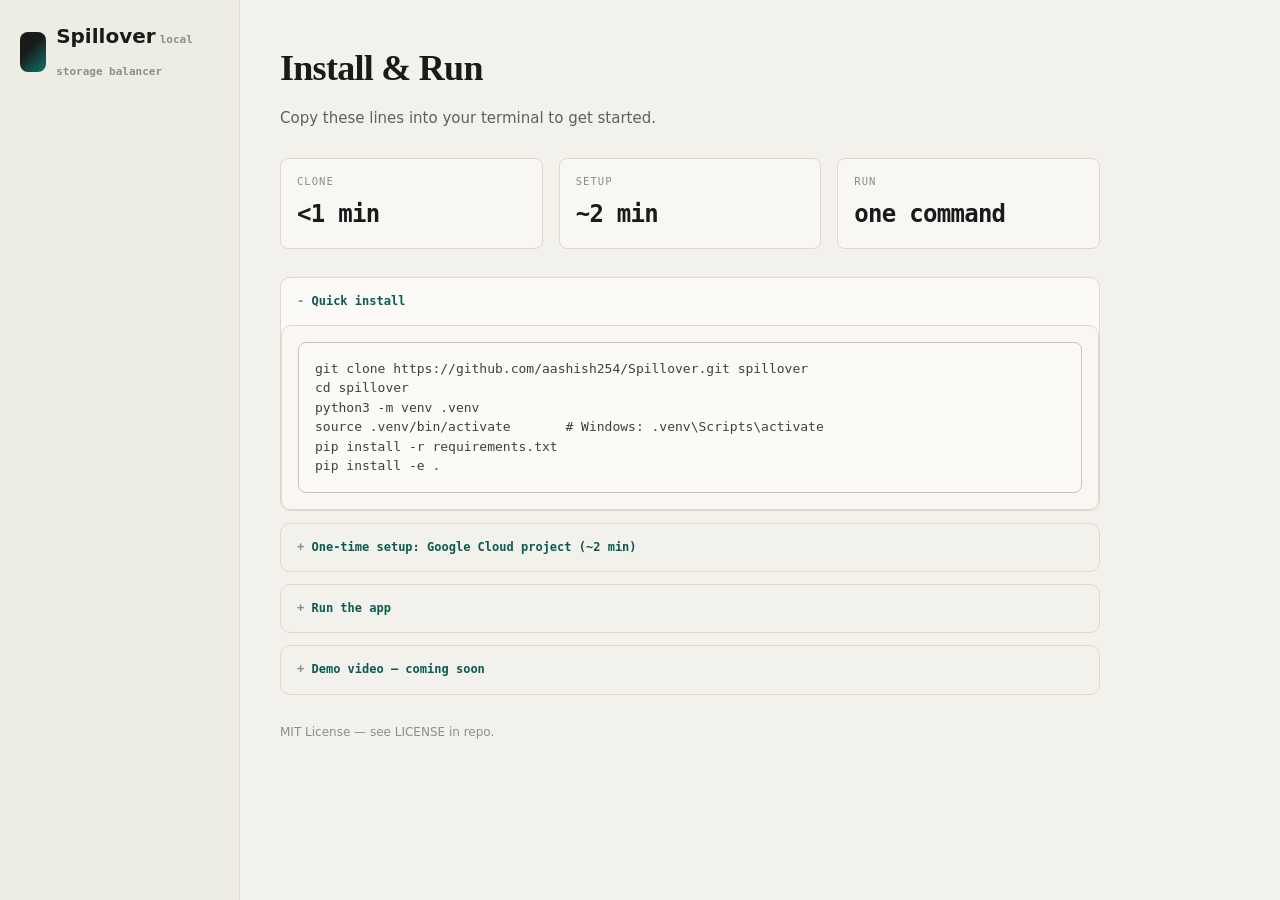
==== index.html @ 8b2c604b "docs: install & run landing page" ====
<!DOCTYPE html>
<html lang="en">
<head>
  <meta charset="utf-8">
  <title>Spillover</title>
  <meta name="viewport" content="width=device-width,initial-scale=1">
  <link rel="stylesheet" href="styles.css">
</head>
<body>
  <a class="skip-link" href="#main">Skip to content</a>

  <div class="sidebar">
    <div class="brand"><span class="logo-icon"></span><div>Spillover<span class="tag">local storage balancer</span></div></div>
  </div>

  <main id="main" class="content">
    <div class="view-head">
      <h2>Install & Run</h2>
      <p style="margin-top:.3em">Copy these lines into your terminal to get started.</p>
    </div>

    <div class="summary-strip">
      <div class="stat"><div class="k">Clone</div><div class="v">&lt;1 min</div></div>
      <div class="stat"><div class="k">Setup</div><div class="v">~2 min</div></div>
      <div class="stat"><div class="k">Run</div><div class="v">one command</div></div>
    </div>

    <details class="sg-item" open>
      <summary>Quick install</summary>
      <div class="card panel">
        <pre class="cmd-block"><code>git clone https://github.com/aashish254/Spillover.git spillover
cd spillover
python3 -m venv .venv
source .venv/bin/activate       # Windows: .venv\Scripts\activate
pip install -r requirements.txt
pip install -e .</code></pre>
      </div>
    </details>

    <details class="sg-item">
      <summary>One-time setup: Google Cloud project (~2 min)</summary>
      <div class="card panel">
        <ol class="setup-steps">
          <li>Create project: <a href="https://console.cloud.google.com/projectcreate" target="_blank" rel="noopener">console.cloud.google.com/projectcreate</a></li>
          <li>Enable APIs: Drive API, Photos Picker API</li>
          <li>Create Credentials → OAuth client ID (Desktop app)</li>
          <li>Download JSON → save as <code>~/.spillover/client_secret.json</code></li>
        </ol>
        <div class="note"><strong>Note:</strong> in testing mode Google expires the login every ~7 days — re-run <code>spillover auth reconnect --alias &lt;name&gt;</code> or hit Reconnect in the web UI.</div>
      </div>
    </details>

    <details class="sg-item">
      <summary>Run the app</summary>
      <div class="card panel">
        <pre class="cmd-block"><code># Open local web UI at 127.0.0.1:8741
spillover ui

# Demo mode (no sign-in needed)
spillover ui --demo

# Pick your own port
spillover ui --port 9000 --no-browser</code></pre>
      </div>
    </details>

    <details class="sg-item">
      <summary>Demo video — coming soon</summary>
      <div class="card panel">
        <p>This folder has a reserved slot (demo.mp4). Until then, the CLI mirror shows what you’d see in the web UI.</p>
      </div>
    </details>

    <footer style="margin-top:28px;font-size:12px;color:var(--faint)">MIT License — see LICENSE in repo.</footer>
  </main>
</body>
</html>
---- styles.css ----
:root {
  --canvas: #f2f1ec;
  --surface: #f8f7f3;
  --field: #fbfaf7;
  --sidebar: #edece5;
  --ink: #191b1a;
  --ink-2: #3c413e;
  --muted: #5d625e;
  --faint: #8a8f88;
  --hairline: #ddd9cb;
  --hairline-2: #c9c4b4;
  --teal: #0f766b;
  --teal-deep: #0a5b50;
  --teal-tint: #dfeeeb;
  --amber: #dfa94f;
  --amber-ink: #8a5a00;
  --red: #b3261e;
}

* { box-sizing: border-box; }
html, body { height: 100%; margin: 0; padding: 0; }
body { font-family: -apple-system, BlinkMacSystemFont, "Segoe UI", system-ui, sans-serif; background: var(--canvas); color: var(--ink); line-height: 1.6; display: flex; }
a { color: var(--teal-deep); text-decoration: none; border-bottom: 1px solid var(--teal); }
a:hover { color: var(--teal); }

.skip-link { position: absolute; left: -9999px; }
.skip-link:focus { left: 12px; top: 12px; background: var(--teal); color: white; padding: 8px 12px; border-radius: 6px; z-index: 999; }

.sidebar { width: 240px; background: var(--sidebar); border-right: 1px solid var(--hairline); padding: 20px; flex-shrink: 0; }
.brand { display: flex; align-items: center; gap: 10px; margin-bottom: 24px; }
.logo-icon { width: 40px; height: 40px; background: linear-gradient(135deg, var(--ink) 40%, var(--teal) 100%); border-radius: 8px; }
.brand div { font-weight: 700; font-size: 20px; }
.tag { font-family: monospace; font-size: 11px; color: var(--faint); margin-left: 4px; }

.content { flex: 1; padding: 40px; max-width: 900px; }
.view-head h2 { font-family: Georgia, "Times New Roman", serif; font-size: 36px; margin: 0 0 8px; letter-spacing: -0.02em; }
.view-head p { color: var(--muted); font-size: 15px; margin: 0; }

.summary-strip { display: grid; grid-template-columns: repeat(auto-fit, minmax(140px, 1fr)); gap: 16px; margin: 28px 0; }
.stat { background: var(--surface); border: 1px solid var(--hairline); border-radius: 8px; padding: 14px 16px; }
.stat .k { font-family: monospace; font-size: 10.5px; color: var(--faint); letter-spacing: 0.1em; text-transform: uppercase; margin-bottom: 6px; }
.stat .v { font-family: monospace; font-size: 24px; font-weight: 700; color: var(--ink); letter-spacing: -0.03em; }

.card { background: var(--surface); border: 1px solid var(--hairline); border-radius: 10px; padding: 16px; }
.panel { padding: 20px; }
.cmd-block { background: var(--field); border: 1px solid var(--hairline-2); border-radius: 8px; padding: 16px; overflow-x: auto; font-family: SFMono-Regular, Menlo, Monaco, Consolas, monospace; font-size: 13px; line-height: 1.5; color: var(--ink-2); margin: 0; }
.cmd-block code { white-space: pre; }

details.sg-item { border: 1px solid var(--hairline); border-radius: 10px; margin-bottom: 12px; }
details.sg-item[open] { background: var(--field); }
details.sg-item > summary { padding: 14px 16px; font-family: monospace; font-size: 12px; font-weight: 600; color: var(--teal-deep); cursor: pointer; list-style: none; }
details.sg-item > summary::-webkit-details-marker { display: none; }
details.sg-item > summary::before { content: "+ "; color: var(--faint); }
details.sg-item[open] > summary::before { content: "- "; }
details.sg-item > * { padding: 16px; }

.setup-steps { padding-left: 20px; margin: 0; }
.setup-steps li { margin-bottom: 10px; font-size: 14px; color: var(--ink-2); }

.note { background: var(--amber-tint); border: 1px solid var(--amber-border); color: var(--amber-ink); padding: 12px 14px; border-radius: 8px; font-family: monospace; font-size: 13px; margin-top: 12px; }

footer { color: var(--faint); font-size: 12px; }

@media (max-width: 700px) {
  body { flex-direction: column; }
  .sidebar { width: 100%; padding: 12px; }
  .brand { margin-bottom: 0; }
  .content { padding: 20px; }
  .view-head h2 { font-size: 28px; }
}
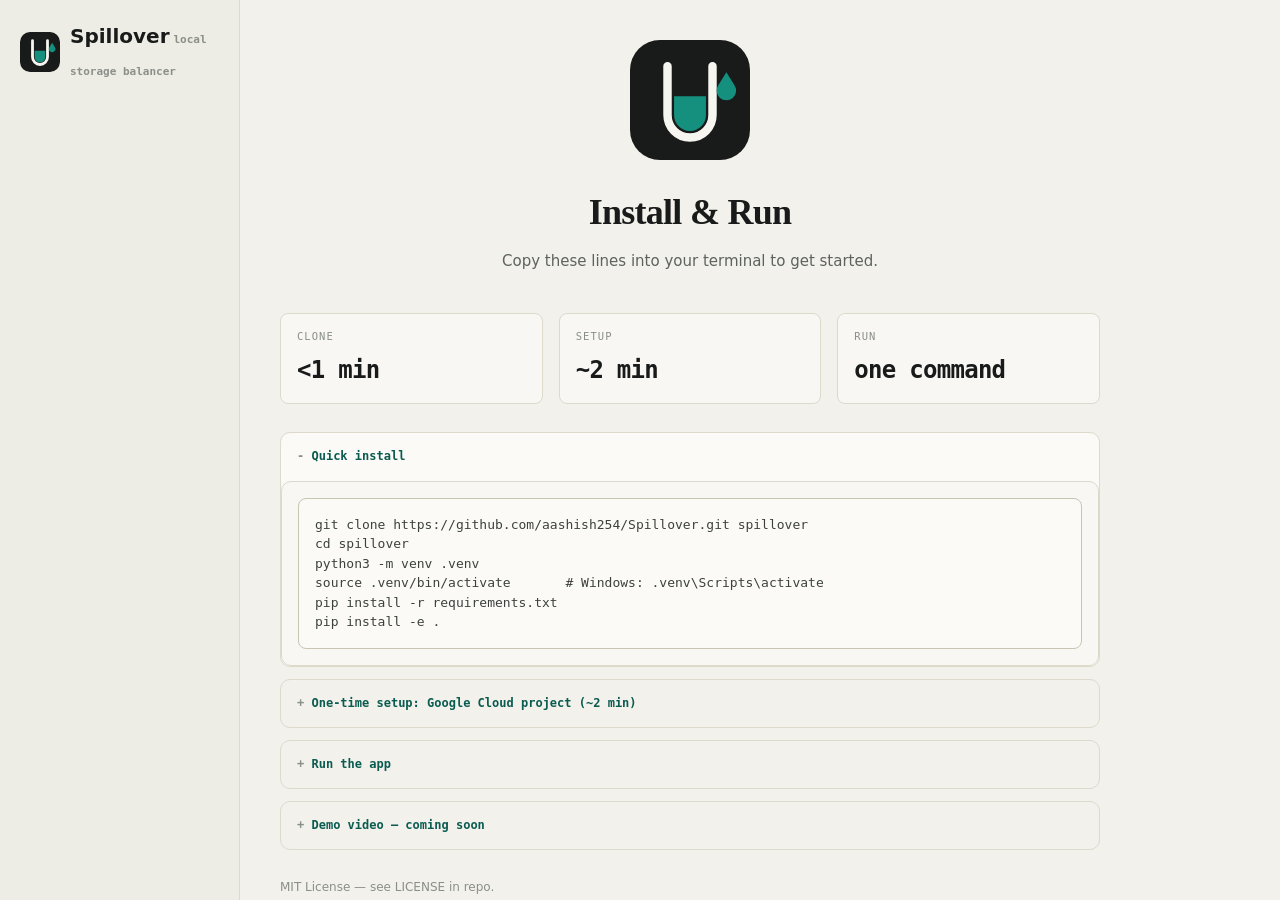
==== commit 8333425a: "docs: fix logo and center hero" ====
--- a/index.html
+++ b/index.html
@@ -2,7 +2,7 @@
 <html lang="en">
 <head>
   <meta charset="utf-8">
-  <title>Spillover</title>
+  <title>Spillover — Local Storage Balancer</title>
   <meta name="viewport" content="width=device-width,initial-scale=1">
   <link rel="stylesheet" href="styles.css">
 </head>
@@ -10,13 +10,14 @@
   <a class="skip-link" href="#main">Skip to content</a>
 
   <div class="sidebar">
-    <div class="brand"><span class="logo-icon"></span><div>Spillover<span class="tag">local storage balancer</span></div></div>
+    <div class="brand"><img src="logo.svg" alt="Spillover logo" class="logo-svg"><div><strong>Spillover</strong><span class="tag">local storage balancer</span></div></div>
   </div>
 
   <main id="main" class="content">
-    <div class="view-head">
+    <div class="hero">
+      <img src="logo.svg" alt="Spillover logo" class="hero-logo">
       <h2>Install & Run</h2>
-      <p style="margin-top:.3em">Copy these lines into your terminal to get started.</p>
+      <p>Copy these lines into your terminal to get started.</p>
     </div>
 
     <div class="summary-strip">
@@ -67,7 +68,7 @@
     <details class="sg-item">
       <summary>Demo video — coming soon</summary>
       <div class="card panel">
-        <p>This folder has a reserved slot (demo.mp4). Until then, the CLI mirror shows what you’d see in the web UI.</p>
+        <p>This folder has a reserved slot (demo.mp4). Until then, the CLI mirror shows what you'd see in the web UI.</p>
       </div>
     </details>
 
--- a/styles.css
+++ b/styles.css
@@ -28,13 +28,15 @@
 
 .sidebar { width: 240px; background: var(--sidebar); border-right: 1px solid var(--hairline); padding: 20px; flex-shrink: 0; }
 .brand { display: flex; align-items: center; gap: 10px; margin-bottom: 24px; }
-.logo-icon { width: 40px; height: 40px; background: linear-gradient(135deg, var(--ink) 40%, var(--teal) 100%); border-radius: 8px; }
+.logo-svg { width: 40px; height: 40px; border-radius: 8px; }
 .brand div { font-weight: 700; font-size: 20px; }
 .tag { font-family: monospace; font-size: 11px; color: var(--faint); margin-left: 4px; }
 
 .content { flex: 1; padding: 40px; max-width: 900px; }
-.view-head h2 { font-family: Georgia, "Times New Roman", serif; font-size: 36px; margin: 0 0 8px; letter-spacing: -0.02em; }
-.view-head p { color: var(--muted); font-size: 15px; margin: 0; }
+.hero { text-align: center; margin-bottom: 40px; }
+.hero-logo { width: 120px; height: 120px; margin-bottom: 16px; }
+.hero h2 { font-family: Georgia, "Times New Roman", serif; font-size: 36px; margin: 0 0 8px; letter-spacing: -0.02em; }
+.hero p { color: var(--muted); font-size: 15px; margin: 0; }
 
 .summary-strip { display: grid; grid-template-columns: repeat(auto-fit, minmax(140px, 1fr)); gap: 16px; margin: 28px 0; }
 .stat { background: var(--surface); border: 1px solid var(--hairline); border-radius: 8px; padding: 14px 16px; }
@@ -66,5 +68,5 @@
   .sidebar { width: 100%; padding: 12px; }
   .brand { margin-bottom: 0; }
   .content { padding: 20px; }
-  .view-head h2 { font-size: 28px; }
+  .hero h2 { font-size: 28px; }
 }
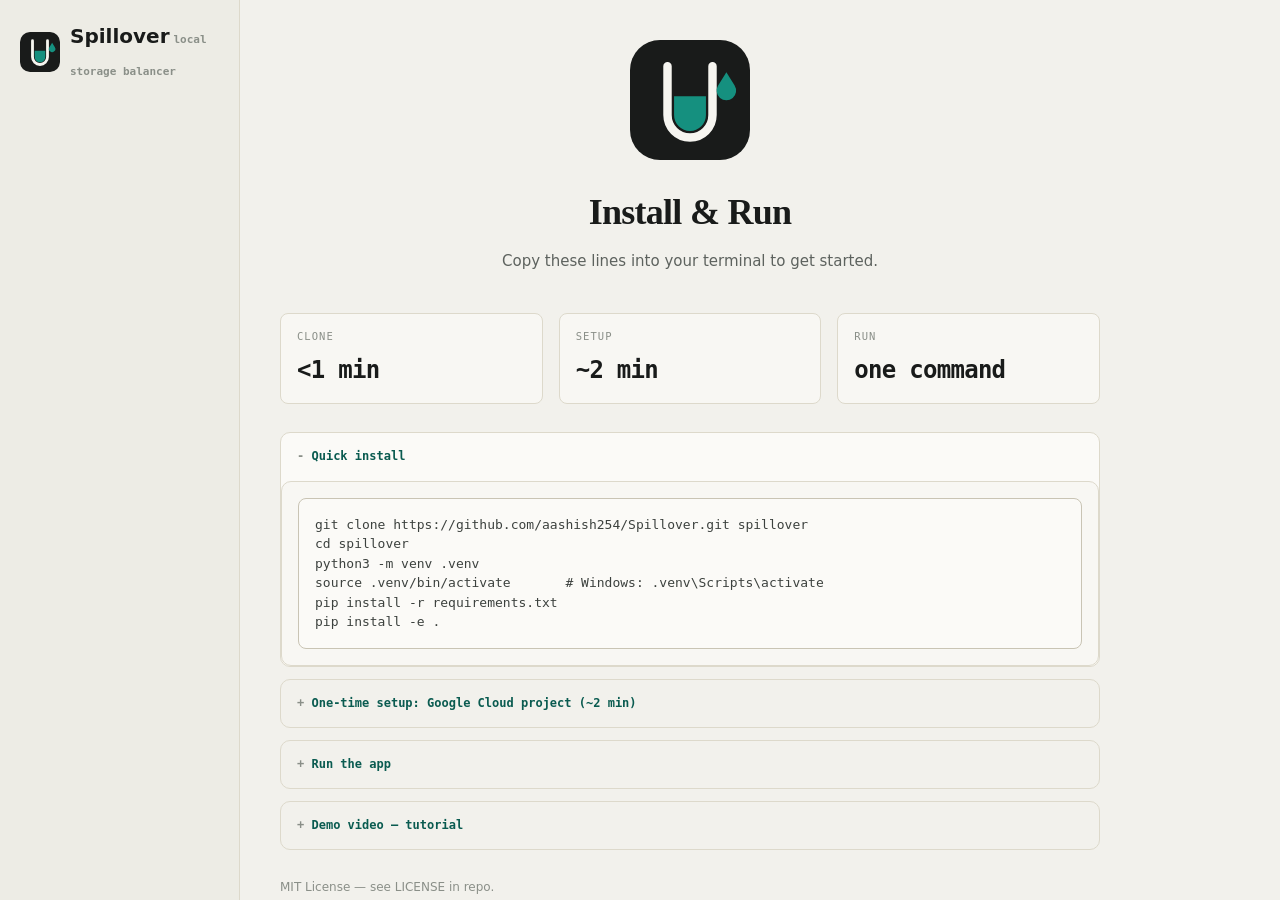
==== commit 4aea19cb: "Update demo section title" ====
--- a/index.html
+++ b/index.html
@@ -66,9 +66,10 @@
     </details>
 
     <details class="sg-item">
-      <summary>Demo video — coming soon</summary>
+      <summary>Demo video — tutorial</summary>
       <div class="card panel">
-        <p>This folder has a reserved slot (demo.mp4). Until then, the CLI mirror shows what you'd see in the web UI.</p>
+        <p>This folder has a reserved slot (demo.mp4). Until then, watch the tutorial:</p>
+        <a href="https://youtu.be/EVb7bLrMGnY?si=6Vv5fuHJJ119IFjX" target="_blank" rel="noopener" style="display:inline-block;margin-top:8px;padding:10px 16px;background:var(--teal);color:#fff;border-radius:8px;text-decoration:none;font-family:var(--font-mono);font-size:13px;">▶ Watch Tutorial Video</a>
       </div>
     </details>
 
